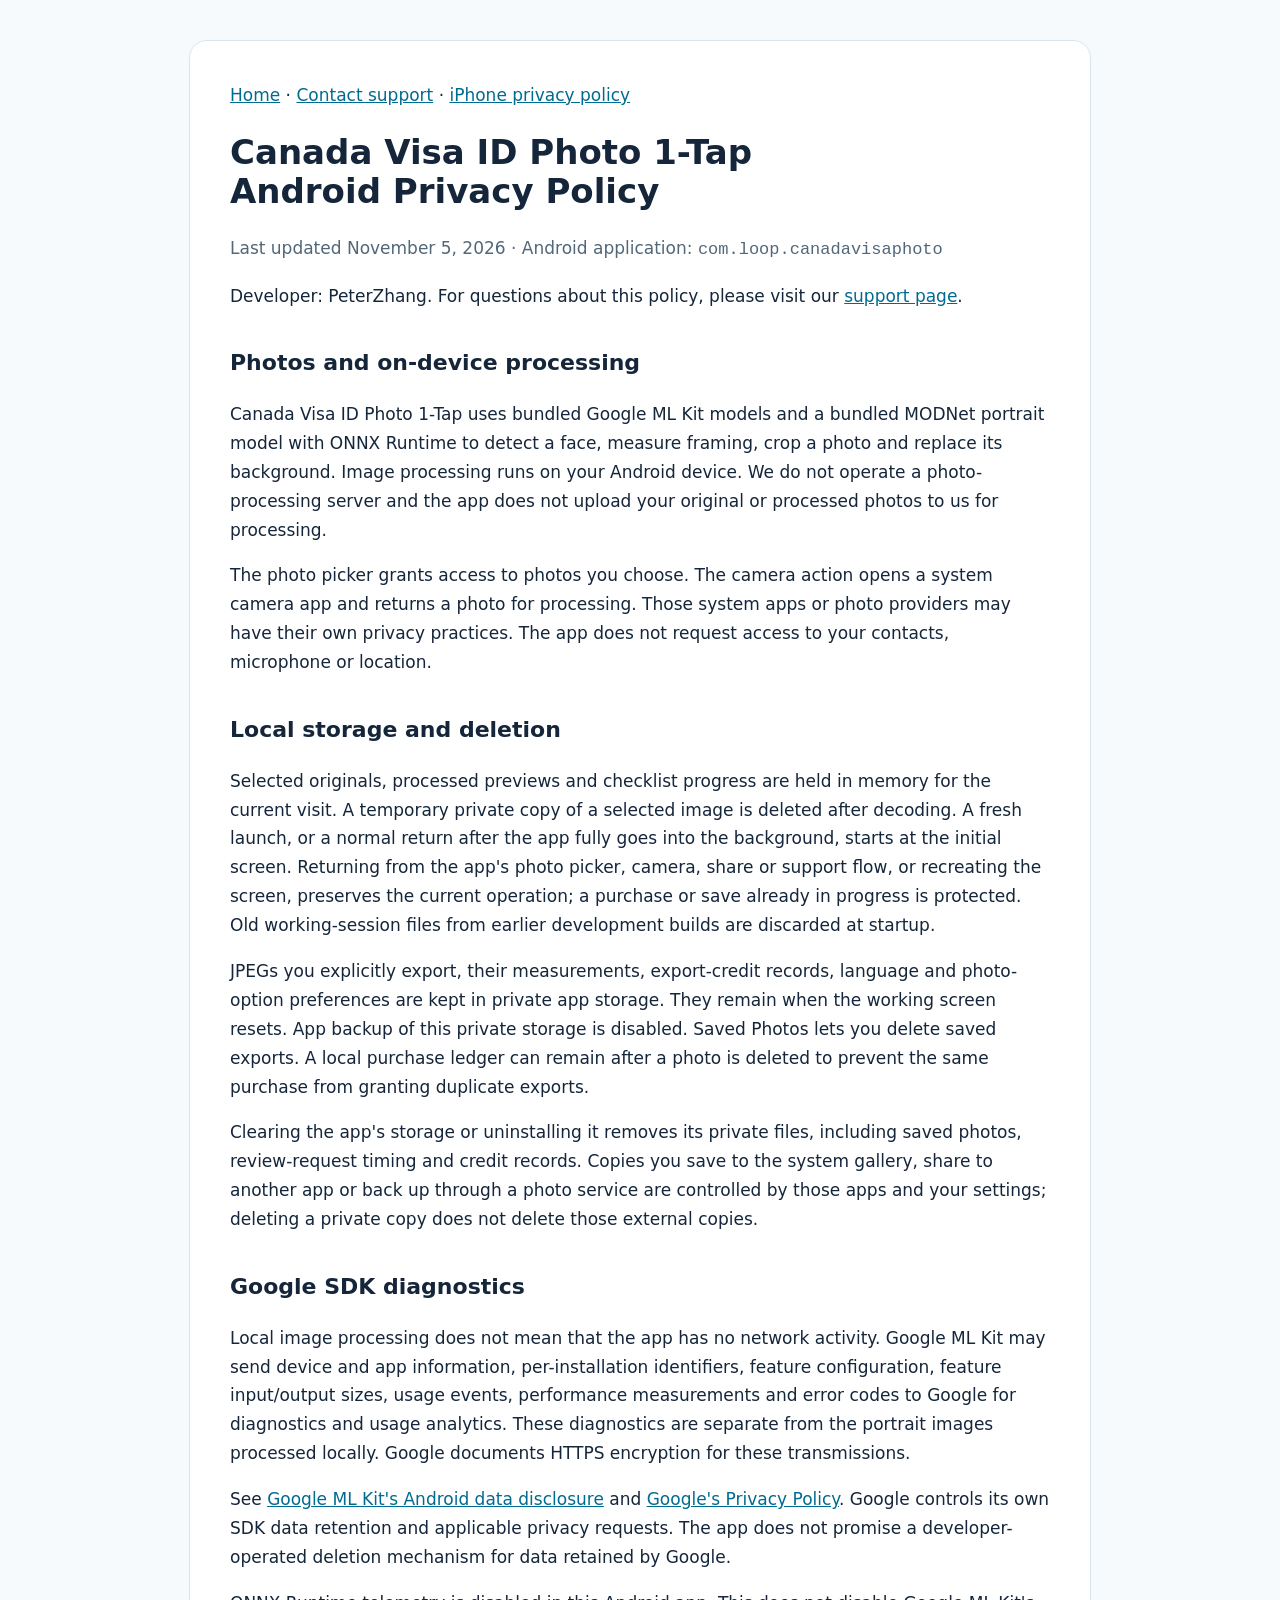
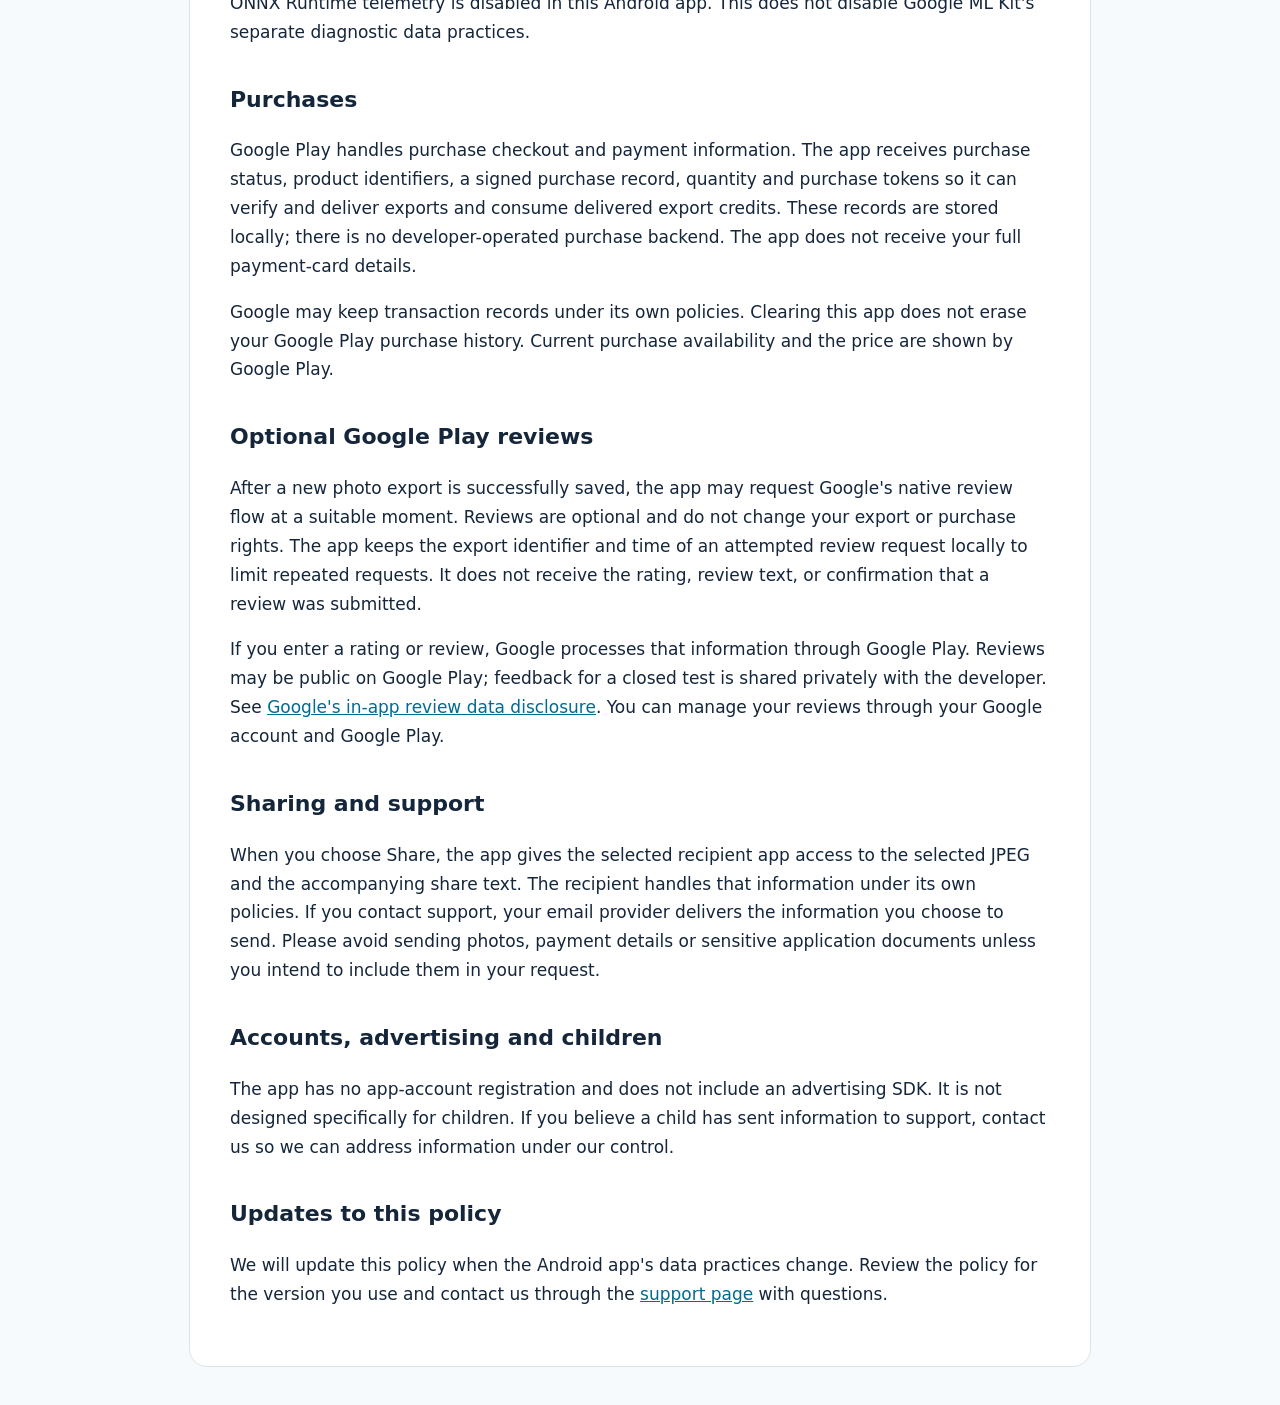
==== privacy-android.html @ e81f9489 "Publish localized support and current Android privacy policy" ====
<!doctype html>
<html lang="en">
<head>
<meta charset="utf-8">
<meta name="viewport" content="width=device-width,initial-scale=1">
<title>Android Privacy Policy | Canada Visa ID Photo 1-Tap</title>
<meta name="description" content="Android privacy policy for Canada Visa ID Photo 1-Tap: local photo processing, saved exports, SDK diagnostics, purchases and optional reviews.">
<style>
body{font:17px/1.7 system-ui,sans-serif;color:#15263b;background:#f7fafc;margin:0;padding:40px 24px}main{max-width:820px;margin:auto;background:white;padding:40px;border:1px solid #d9e5ed;border-radius:18px}h1{line-height:1.15}h2{font-size:22px;margin-top:34px}a{color:#006b91}.muted{color:#526779}code{overflow-wrap:anywhere}@media(max-width:600px){body{padding:16px}main{padding:24px}}
</style>
</head>
<body><main>
<nav aria-label="Related pages"><a href="/">Home</a> · <a href="/support.html#en">Contact support</a> · <a href="/privacy.html">iPhone privacy policy</a></nav>
<h1>Canada Visa ID Photo 1-Tap<br>Android Privacy Policy</h1>
<p class="muted">Last updated November 5, 2026 · Android application: <code>com.loop.canadavisaphoto</code></p>
<p>Developer: PeterZhang. For questions about this policy, please visit our <a href="/support.html#en">support page</a>.</p>
<h2>Photos and on-device processing</h2>
<p>Canada Visa ID Photo 1-Tap uses bundled Google ML Kit models and a bundled MODNet portrait model with ONNX Runtime to detect a face, measure framing, crop a photo and replace its background. Image processing runs on your Android device. We do not operate a photo-processing server and the app does not upload your original or processed photos to us for processing.</p>
<p>The photo picker grants access to photos you choose. The camera action opens a system camera app and returns a photo for processing. Those system apps or photo providers may have their own privacy practices. The app does not request access to your contacts, microphone or location.</p>
<h2>Local storage and deletion</h2>
<p>Selected originals, processed previews and checklist progress are held in memory for the current visit. A temporary private copy of a selected image is deleted after decoding. A fresh launch, or a normal return after the app fully goes into the background, starts at the initial screen. Returning from the app's photo picker, camera, share or support flow, or recreating the screen, preserves the current operation; a purchase or save already in progress is protected. Old working-session files from earlier development builds are discarded at startup.</p>
<p>JPEGs you explicitly export, their measurements, export-credit records, language and photo-option preferences are kept in private app storage. They remain when the working screen resets. App backup of this private storage is disabled. Saved Photos lets you delete saved exports. A local purchase ledger can remain after a photo is deleted to prevent the same purchase from granting duplicate exports.</p>
<p>Clearing the app's storage or uninstalling it removes its private files, including saved photos, review-request timing and credit records. Copies you save to the system gallery, share to another app or back up through a photo service are controlled by those apps and your settings; deleting a private copy does not delete those external copies.</p>
<h2>Google SDK diagnostics</h2>
<p>Local image processing does not mean that the app has no network activity. Google ML Kit may send device and app information, per-installation identifiers, feature configuration, feature input/output sizes, usage events, performance measurements and error codes to Google for diagnostics and usage analytics. These diagnostics are separate from the portrait images processed locally. Google documents HTTPS encryption for these transmissions.</p>
<p>See <a href="https://developers.google.com/ml-kit/android-data-disclosure">Google ML Kit's Android data disclosure</a> and <a href="https://policies.google.com/privacy">Google's Privacy Policy</a>. Google controls its own SDK data retention and applicable privacy requests. The app does not promise a developer-operated deletion mechanism for data retained by Google.</p>
<p>ONNX Runtime telemetry is disabled in this Android app. This does not disable Google ML Kit's separate diagnostic data practices.</p>
<h2>Purchases</h2>
<p>Google Play handles purchase checkout and payment information. The app receives purchase status, product identifiers, a signed purchase record, quantity and purchase tokens so it can verify and deliver exports and consume delivered export credits. These records are stored locally; there is no developer-operated purchase backend. The app does not receive your full payment-card details.</p>
<p>Google may keep transaction records under its own policies. Clearing this app does not erase your Google Play purchase history. Current purchase availability and the price are shown by Google Play.</p>
<h2>Optional Google Play reviews</h2>
<p>After a new photo export is successfully saved, the app may request Google's native review flow at a suitable moment. Reviews are optional and do not change your export or purchase rights. The app keeps the export identifier and time of an attempted review request locally to limit repeated requests. It does not receive the rating, review text, or confirmation that a review was submitted.</p>
<p>If you enter a rating or review, Google processes that information through Google Play. Reviews may be public on Google Play; feedback for a closed test is shared privately with the developer. See <a href="https://developer.android.com/guide/playcore/in-app-review#data-safety">Google's in-app review data disclosure</a>. You can manage your reviews through your Google account and Google Play.</p>
<h2>Sharing and support</h2>
<p>When you choose Share, the app gives the selected recipient app access to the selected JPEG and the accompanying share text. The recipient handles that information under its own policies. If you contact support, your email provider delivers the information you choose to send. Please avoid sending photos, payment details or sensitive application documents unless you intend to include them in your request.</p>
<h2>Accounts, advertising and children</h2>
<p>The app has no app-account registration and does not include an advertising SDK. It is not designed specifically for children. If you believe a child has sent information to support, contact us so we can address information under our control.</p>
<h2>Updates to this policy</h2>
<p>We will update this policy when the Android app's data practices change. Review the policy for the version you use and contact us through the <a href="/support.html#en">support page</a> with questions.</p>
</main></body></html>
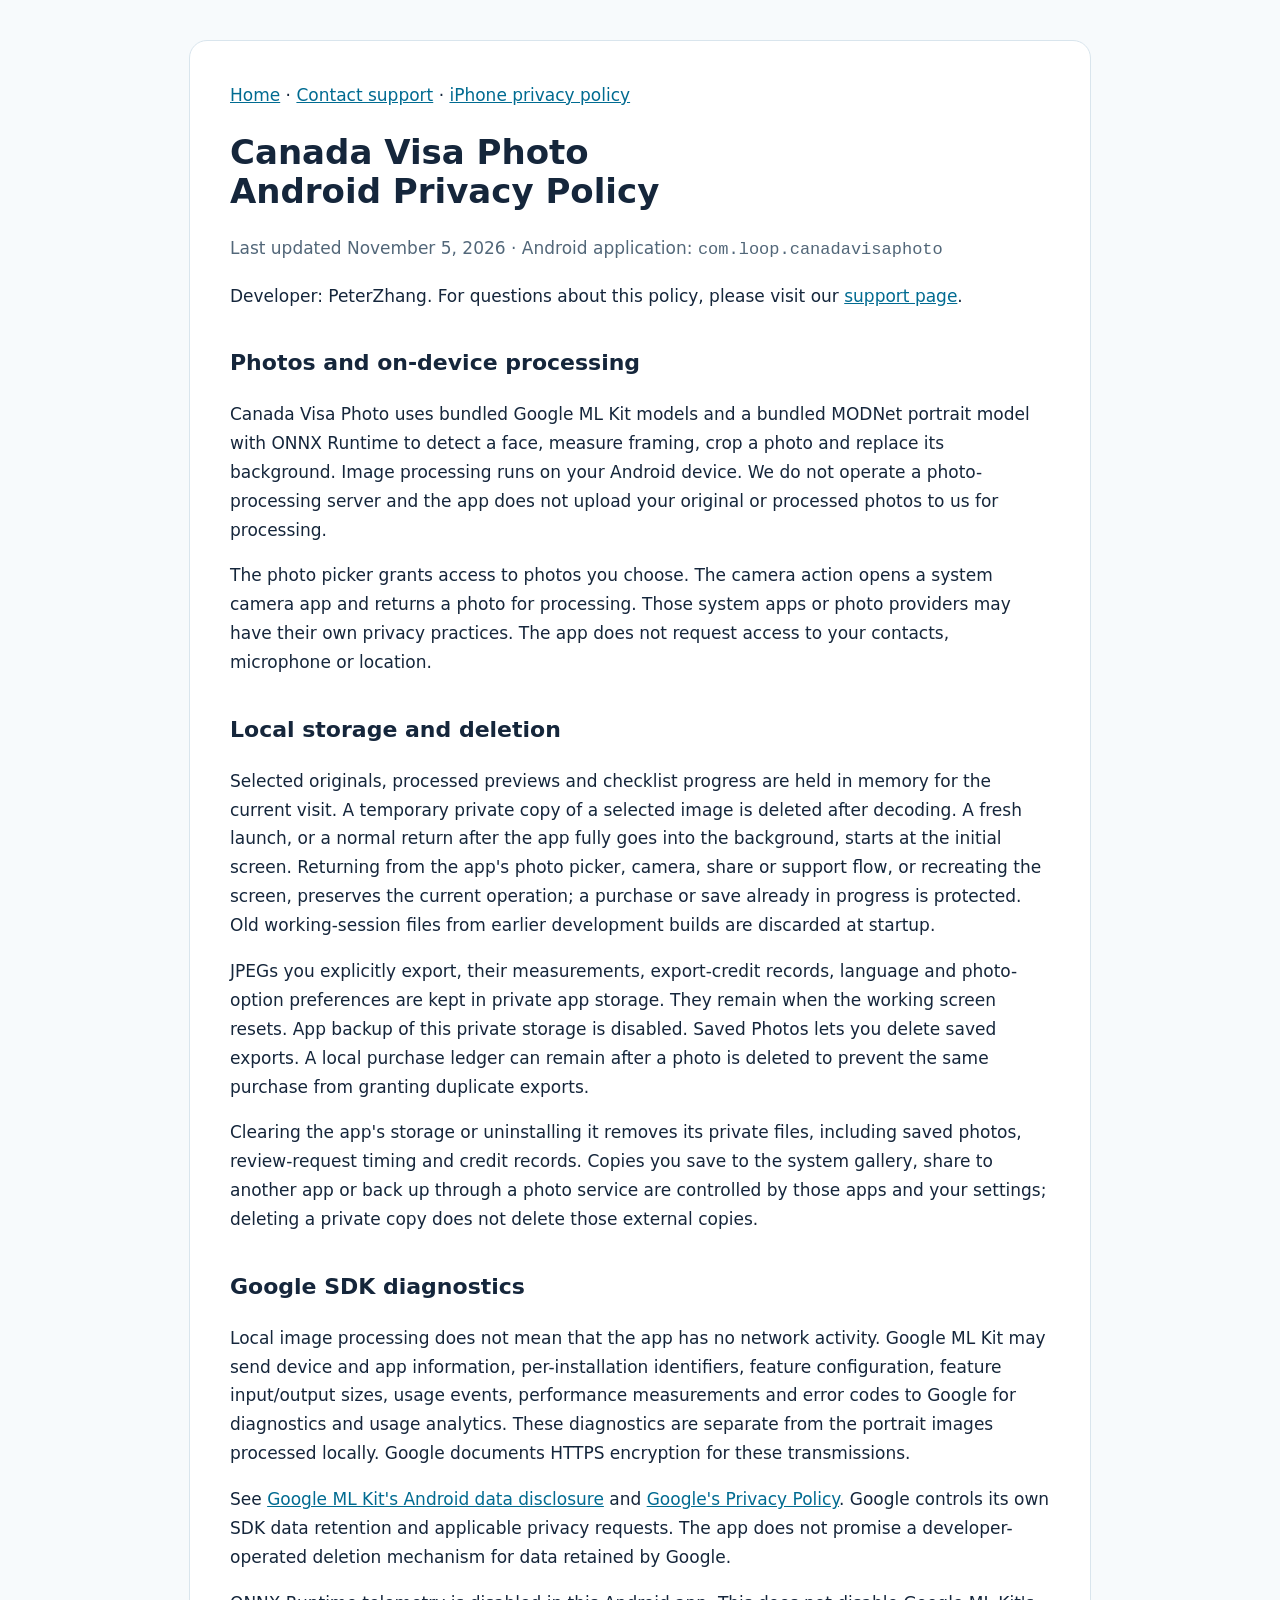
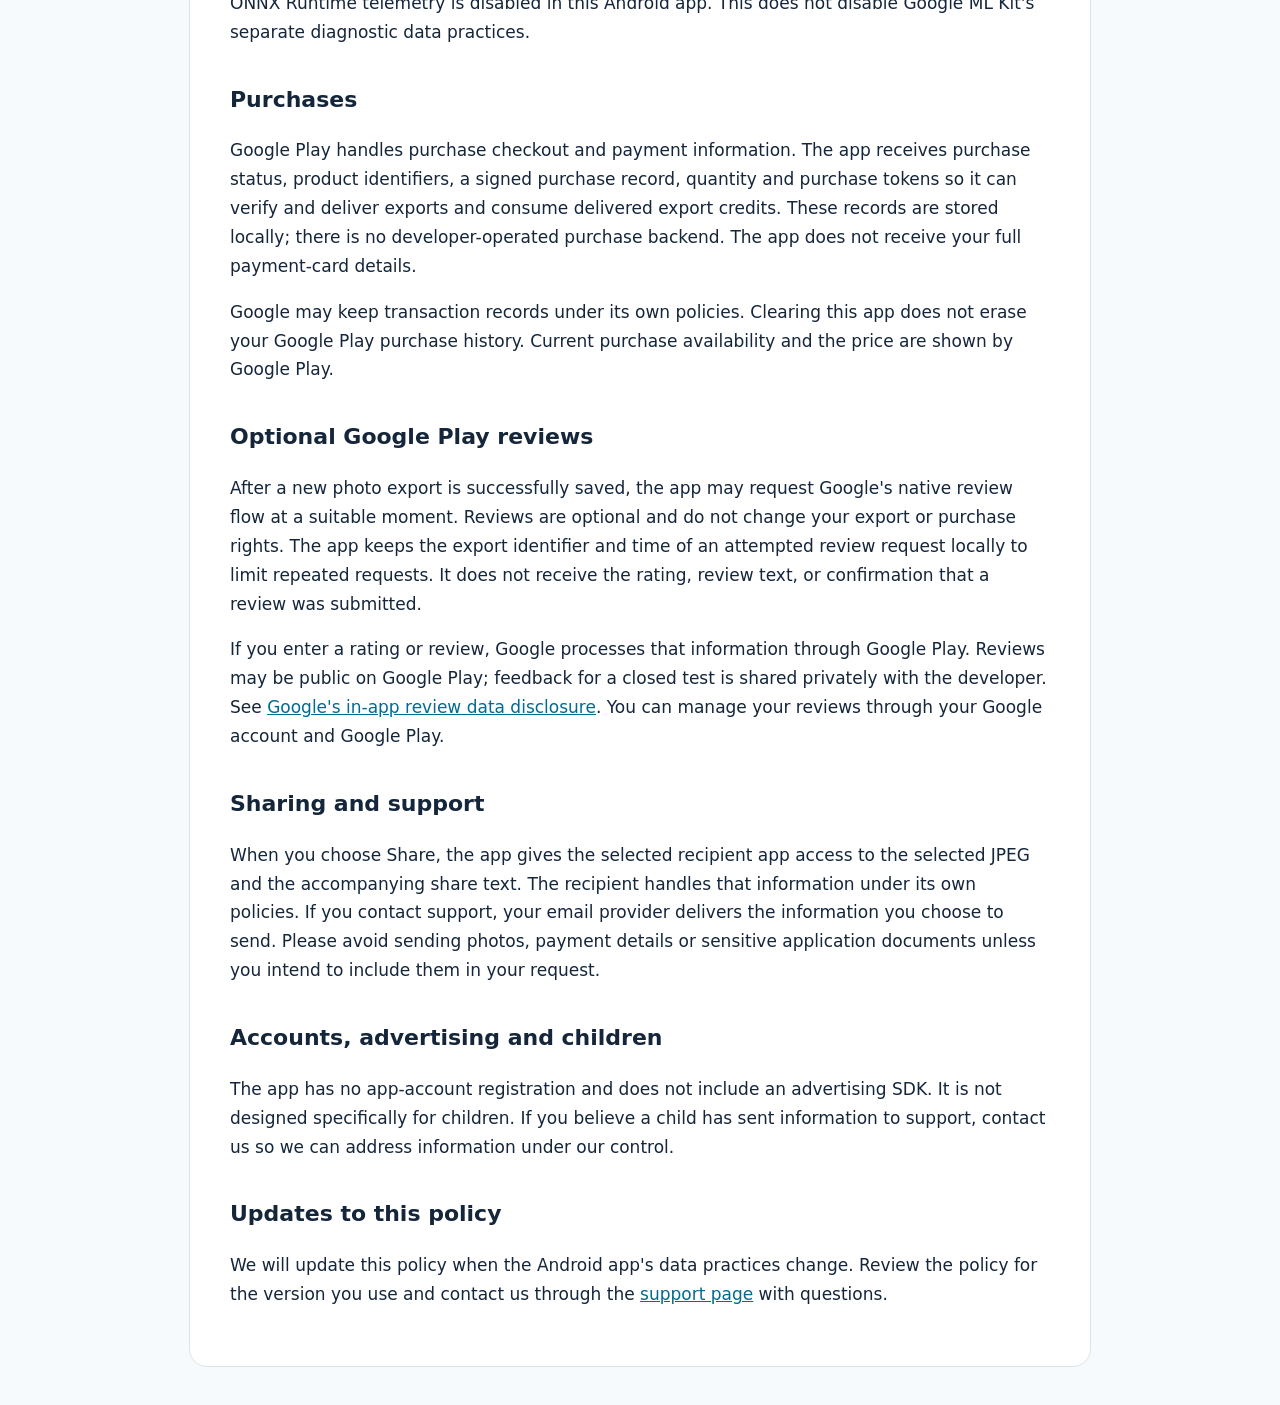
==== commit e74832e0: "Use the short Canada Visa Photo website brand" ====
--- a/privacy-android.html
+++ b/privacy-android.html
@@ -3,19 +3,19 @@
 <head>
 <meta charset="utf-8">
 <meta name="viewport" content="width=device-width,initial-scale=1">
-<title>Android Privacy Policy | Canada Visa ID Photo 1-Tap</title>
-<meta name="description" content="Android privacy policy for Canada Visa ID Photo 1-Tap: local photo processing, saved exports, SDK diagnostics, purchases and optional reviews.">
+<title>Android Privacy Policy | Canada Visa Photo</title>
+<meta name="description" content="Android privacy policy for Canada Visa Photo: local photo processing, saved exports, SDK diagnostics, purchases and optional reviews.">
 <style>
 body{font:17px/1.7 system-ui,sans-serif;color:#15263b;background:#f7fafc;margin:0;padding:40px 24px}main{max-width:820px;margin:auto;background:white;padding:40px;border:1px solid #d9e5ed;border-radius:18px}h1{line-height:1.15}h2{font-size:22px;margin-top:34px}a{color:#006b91}.muted{color:#526779}code{overflow-wrap:anywhere}@media(max-width:600px){body{padding:16px}main{padding:24px}}
 </style>
 </head>
 <body><main>
 <nav aria-label="Related pages"><a href="/">Home</a> · <a href="/support.html#en">Contact support</a> · <a href="/privacy.html">iPhone privacy policy</a></nav>
-<h1>Canada Visa ID Photo 1-Tap<br>Android Privacy Policy</h1>
+<h1>Canada Visa Photo<br>Android Privacy Policy</h1>
 <p class="muted">Last updated November 5, 2026 · Android application: <code>com.loop.canadavisaphoto</code></p>
 <p>Developer: PeterZhang. For questions about this policy, please visit our <a href="/support.html#en">support page</a>.</p>
 <h2>Photos and on-device processing</h2>
-<p>Canada Visa ID Photo 1-Tap uses bundled Google ML Kit models and a bundled MODNet portrait model with ONNX Runtime to detect a face, measure framing, crop a photo and replace its background. Image processing runs on your Android device. We do not operate a photo-processing server and the app does not upload your original or processed photos to us for processing.</p>
+<p>Canada Visa Photo uses bundled Google ML Kit models and a bundled MODNet portrait model with ONNX Runtime to detect a face, measure framing, crop a photo and replace its background. Image processing runs on your Android device. We do not operate a photo-processing server and the app does not upload your original or processed photos to us for processing.</p>
 <p>The photo picker grants access to photos you choose. The camera action opens a system camera app and returns a photo for processing. Those system apps or photo providers may have their own privacy practices. The app does not request access to your contacts, microphone or location.</p>
 <h2>Local storage and deletion</h2>
 <p>Selected originals, processed previews and checklist progress are held in memory for the current visit. A temporary private copy of a selected image is deleted after decoding. A fresh launch, or a normal return after the app fully goes into the background, starts at the initial screen. Returning from the app's photo picker, camera, share or support flow, or recreating the screen, preserves the current operation; a purchase or save already in progress is protected. Old working-session files from earlier development builds are discarded at startup.</p>
